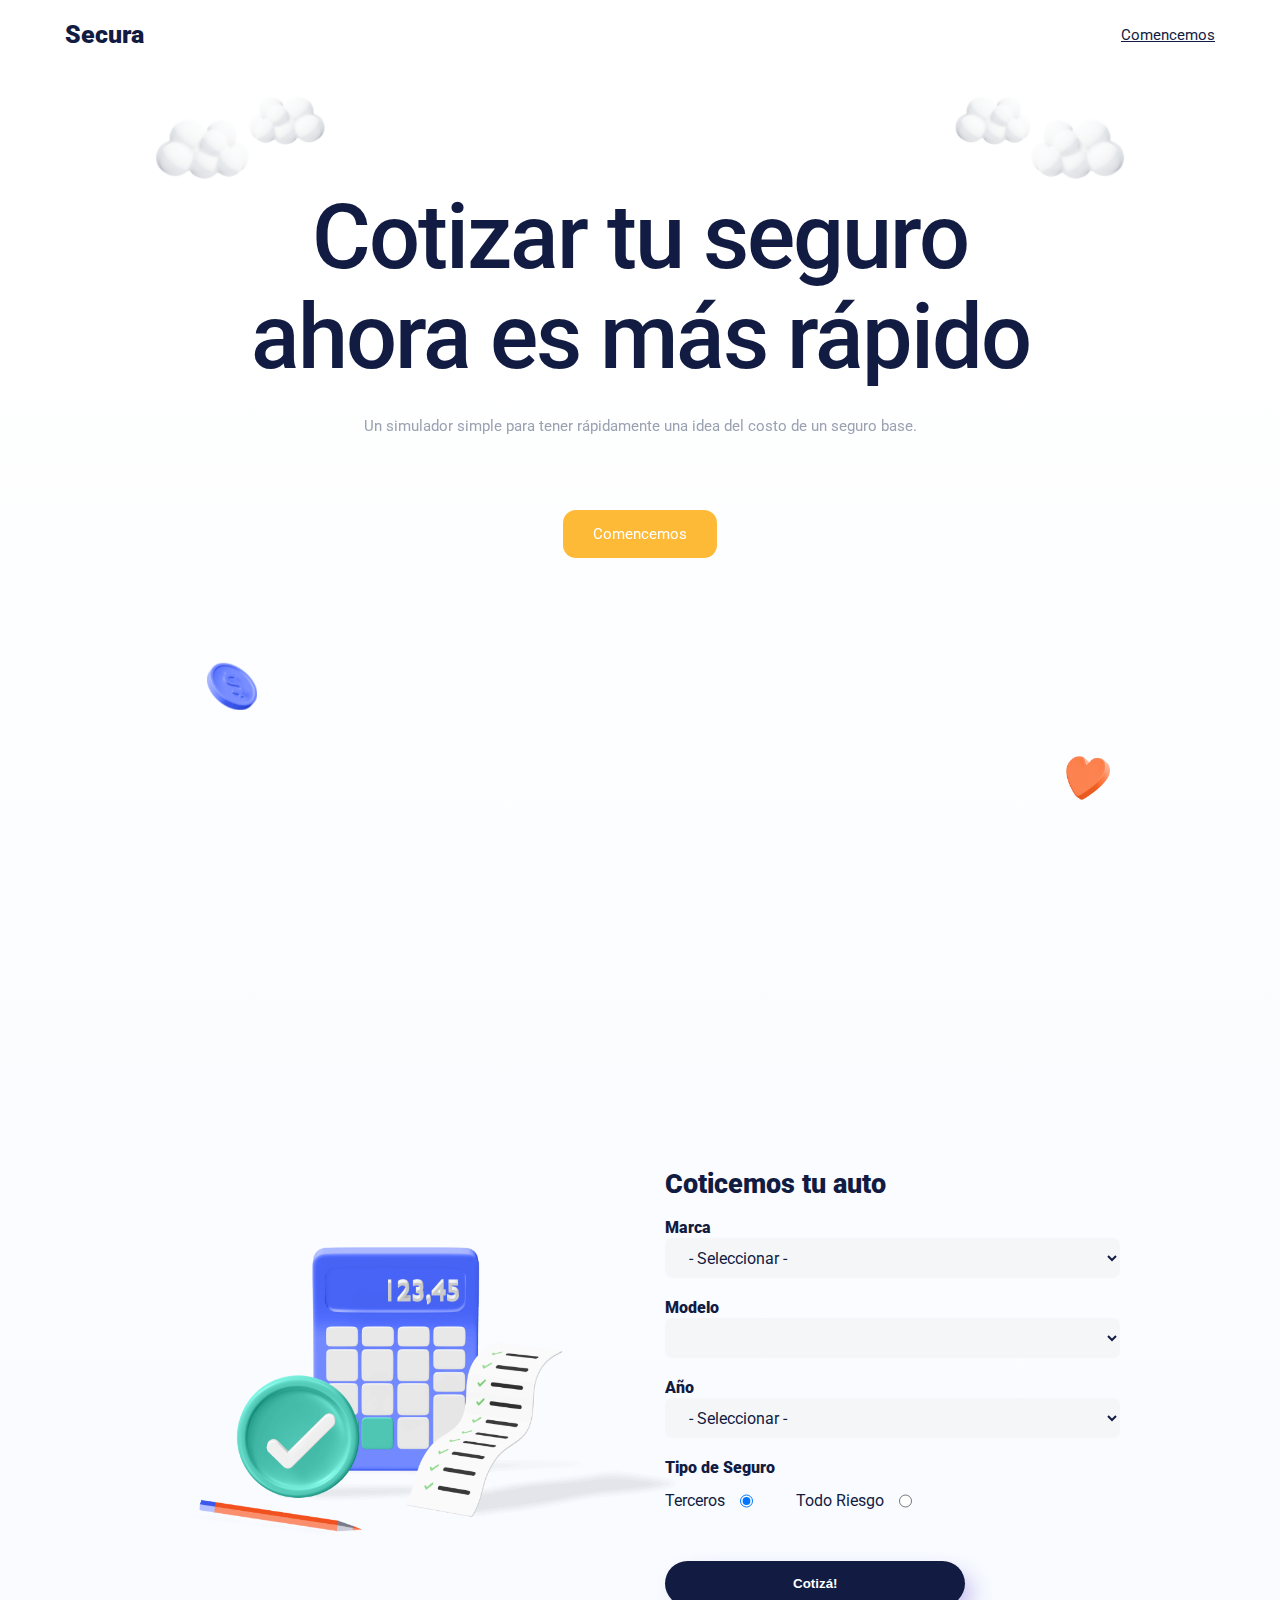
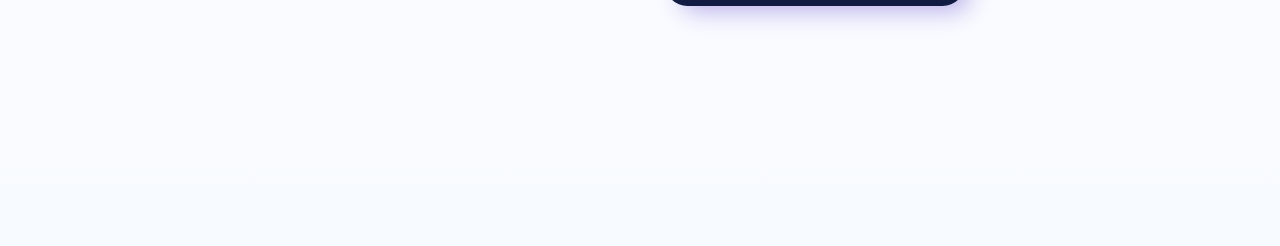
==== index.html @ 88c54172 "Curso Javascript Clase 10" ====
<!DOCTYPE html>
<html>
<head>
    <meta charset='utf-8'>
    <meta http-equiv='X-UA-Compatible' content='IE=edge'>
    <title>Mi entrega final</title>
    <meta name='viewport' content='width=device-width, initial-scale=1'>
    <link href="https://fonts.googleapis.com/css2?family=Roboto:wght@400;500;900&display=swap" rel="stylesheet"> 
    <link rel="stylesheet" href="css/main.css" />
</head>
<body>
    <div class="hero" id="hero">
        <img class="clouds" src="assets/clouds.png" />
        <img class="coin" src="assets/coin.png" />
        <img class="heart" src="assets/heart.png" />
  
        <div id="header" class="header">
          <a href="#hero" class="headerLogo">Secura</a>
          <a href="#form" class="headerComencemos">Comencemos</a>
        </div>
  
        <p class="tituloBienvenida">
          Cotizar tu seguro<br />
          ahora es más rápido
        </p>
        <p class="subtituloBienvenida">Un simulador simple para tener rápidamente una idea del costo de un seguro base.</p>
        <div class="botonBienvenida">
          <a href="#form">Comencemos</a>
        </div>
      </div>
  
      <div class="formContainer" id="form">
        <div class="formImg">
          <img class="formImg" src="assets/formimg.png" />
        </div>
        <form class="formInfo" action="#" id="cotizadorSeguro">
          <h1>Coticemos tu auto</h1>
          <div id="test" class="formInfo__input">
            <label>Marca</label>
            <select id="marca" name="marca">
              <option value="">- Seleccionar -</option>
            </select>
          </div>

          <div class="formInfo__input">
            <label>Modelo</label>
            <select id="modelo" name="modelo">
            </select>
          </div>

          <div class="formInfo__input">
            <label>Año</label>
            <select id="anio" name="anio">
              <option value="">- Seleccionar -</option>
            </select>
          </div>

          <div class="formInfo__input" id="tipoDeSeguro">
            <label>Tipo de Seguro</label>
            <div class="formInfo__input__radiusContainer">
              <div class="formInfo__input__radius">
                <h4>Terceros</h4>
                <input style="width: auto" type="radio" name="tipo" value="terceros" checked>
              </div>
              <div class="formInfo__input__radius">
                <h4>Todo Riesgo</h4>
                <input style="width: auto" type="radio" name="tipo" value="todo-riesgo">
              </div>
            </div>
          </div>
          <button class="changeButton" type="submit" id="saveCotizacion" >Cotizá!</button><br>
  
          <div id="resultado">
          </div>
        </form>
      </div>

      <script src="https://code.jquery.com/jquery-3.5.1.min.js" integrity="sha256-9/aliU8dGd2tb6OSsuzixeV4y/faTqgFtohetphbbj0=" crossorigin="anonymous"></script>
      <script src="js/db.js"></script>
      <script src="js/main.js"></script>
      <script>
        var lastScrollTop = 0;
        header = document.getElementById("header");
        window.addEventListener("scroll", function () {
          var scrollTop = window.pageYOffset || document.documentElement.scrollTop;
          if (scrollTop > lastScrollTop) {
            header.style.top = "-80px";
          } else {
            header.style.top = "0";
          }
          lastScrollTop = scrollTop;
        });
      </script>
</body>
</html>
---- css/main.css ----
body {
  background: -o-linear-gradient(top, rgba(255, 255, 255, 1) 15%, rgba(247, 250, 255, 1) 100%);
  background: -webkit-gradient(linear, left top, left bottom, color-stop(15%, rgba(255, 255, 255, 1)), to(rgba(247, 250, 255, 1)));
  background: linear-gradient(180deg, rgba(255, 255, 255, 1) 15%, rgba(247, 250, 255, 1) 100%);
}
html {
  scroll-behavior: smooth;
  overflow-x: hidden;
}
.hero {
  mix-blend-mode: multiply;
}
.clouds {
  position: absolute;
  top: 85px;
  left: 50%;
  -webkit-transform: translateX(-50%);
  -ms-transform: translateX(-50%);
  transform: translateX(-50%);
  mix-blend-mode: multiply;
  will-change: opacity;

  width: 80%;
  -webkit-animation-duration: 15s;
  animation-duration: 15s;
  -webkit-animation-name: float-x;
  animation-name: float-x;
  -webkit-animation-delay: 0.8s;
  animation-delay: 0.8s;
  -webkit-animation-iteration-count: infinite;
  animation-iteration-count: infinite;
}
.coin {
  position: absolute;
  bottom: 190px;
  left: 207px;
  mix-blend-mode: multiply;
  width: 50px;
  -webkit-animation-duration: 5s;
  animation-duration: 5s;
  -webkit-animation-name: float;
  animation-name: float;
  -webkit-animation-delay: 0.8s;
  animation-delay: 0.8s;
  -webkit-animation-iteration-count: infinite;
  animation-iteration-count: infinite;
}
.heart {
  position: absolute;
  bottom: 100px;
  right: 170px;
  mix-blend-mode: multiply;
  width: 44px;
  -webkit-animation-duration: 6s;
  animation-duration: 6s;
  -webkit-animation-name: float;
  animation-name: float;
  -webkit-animation-delay: 0;
  animation-delay: 0;
  -webkit-animation-iteration-count: infinite;
  animation-iteration-count: infinite;
}
@-webkit-keyframes float-x {
  0% {
    -webkit-transform: translateX(-51%);
    transform: translateX(-51%);
  }
  50% {
    -webkit-transform: translateX(-49%);
    transform: translateX(-49%);
  }
  100% {
    -webkit-transform: translateX(-51%);
    transform: translateX(-51%);
  }
}
@keyframes float-x {
  0% {
    -webkit-transform: translateX(-51%);
    transform: translateX(-51%);
  }
  50% {
    -webkit-transform: translateX(-49%);
    transform: translateX(-49%);
  }
  100% {
    -webkit-transform: translateX(-51%);
    transform: translateX(-51%);
  }
}

@-webkit-keyframes float {
  0% {
    -webkit-transform: translateY(0);
    transform: translateY(0);
  }
  50% {
    -webkit-transform: translateY(2vh);
    transform: translateY(2vh);
  }
  100% {
    -webkit-transform: translateY(0);
    transform: translateY(0);
  }
}

@keyframes float {
  0% {
    -webkit-transform: translateY(0);
    transform: translateY(0);
  }
  50% {
    -webkit-transform: translateY(2vh);
    transform: translateY(2vh);
  }
  100% {
    -webkit-transform: translateY(0);
    transform: translateY(0);
  }
}
.hero {
  width: 100%;
  height: 100vh;
}
#header {
  -webkit-transition: 0.2s;
  -o-transition: 0.2s;
  transition: 0.2s;
  background-color: #fff;
  z-index: 20;
}
.header {
  position: fixed;
  top: 0;
  left: 0;
  width: 100%;
  z-index: 10;
  display: -webkit-box;
  display: -ms-flexbox;
  display: flex;
  -webkit-box-orient: horizontal;
  -webkit-box-direction: normal;
  -ms-flex-direction: row;
  flex-direction: row;
  -webkit-box-pack: justify;
  -ms-flex-pack: justify;
  justify-content: space-between;
}

.headerLogo {
  padding: 20px 15px;
  margin: 0;
  margin-left: 50px;
  text-align: left;
  font-size: 25px;
  line-height: 30px;
  font-family: "Roboto", sans-serif;
  font-weight: 900;
  letter-spacing: 0px;
  color: #121c42;
  text-decoration: none;
}

.headerComencemos {
  padding: 20px 15px;
  margin: 0;
  margin-right: 50px;
  text-align: left;
  font-size: 15px;
  line-height: 30px;
  font-family: "Roboto", sans-serif;
  font-weight: 400;
  letter-spacing: 0px;
  color: #121c42;
}

.tituloBienvenida {
  margin: auto;
  width: 90%;
  padding-top: 180px;
  text-align: center;
  font-size: 90px;
  line-height: 100px;
  font-family: "Roboto", sans-serif;
  font-weight: 500;
  letter-spacing: -2px;
  color: #121c42;
}
.subtituloBienvenida {
  margin: auto;
  width: 90%;
  margin-top: 30px;
  text-align: center;
  font-size: 15px;
  line-height: 17px;
  font-family: "Roboto", sans-serif;
  font-weight: 400;
  color: #9ba2b2;
}
.botonBienvenida {
  width: 180px;
  margin: auto;
  margin-top: 90px;
  text-align: center;
}

.botonBienvenida a {
  border-radius: 13px;
  background-color: #ffbb36;
  text-align: center;
  font-size: 15px;
  padding: 15px 30px;
  font-family: "Roboto", sans-serif;
  font-weight: 400;
  color: #fff;
  text-decoration: none;
  -webkit-box-shadow: 0 0 40px 0 rgba(0, 0, 0, 0);
  box-shadow: 0 0 40px 0 rgba(0, 0, 0, 0);
  -webkit-transition: 0.2s;
  -o-transition: 0.2s;
  transition: 0.2s;
}

.botonBienvenida a:hover {
  -webkit-box-shadow: 0 0 40px 0 rgba(0, 0, 0, 0.1);
  box-shadow: 0 0 40px 0 rgba(0, 0, 0, 0.1);
}

.formContainer {
  width: 80%;
  height: 100vh;
  padding-top: 30px;
  margin: auto;
  display: -webkit-box;
  display: -ms-flexbox;
  display: flex;
  -webkit-box-orient: horizontal;
  -webkit-box-direction: normal;
  -ms-flex-direction: row;
  flex-direction: row;
  -ms-flex-wrap: wrap;
  flex-wrap: wrap;
  -webkit-box-pack: space-evenly;
  -ms-flex-pack: space-evenly;
  justify-content: space-evenly;
}
.formImg {
  width: 45%;
  margin: auto;
  z-index: 1;
}
.formImg img {
  width: 120%;
  -webkit-animation-duration: 5s;
  animation-duration: 5s;
  -webkit-animation-name: float;
  animation-name: float;
  -webkit-animation-delay: 0.8s;
  animation-delay: 0.8s;
  -webkit-animation-iteration-count: infinite;
  animation-iteration-count: infinite;
}
.formInfo {
  width: 45%;
  margin: auto;
  z-index: 2;
}
.formInfo__resultado {
  height: auto;
  margin-top: 50px;
}

.formInfo__input{
  margin-bottom: 20px;
}
.formInfo h1 {
  font-size: 27px;
  font-family: "Roboto", sans-serif;
  font-weight: 900;
  letter-spacing: 0px;
  color: #121c42;
}
.formInfo label {
  display: block;
  font-size: 16px;
  font-family: "Roboto", sans-serif;
  font-weight: 900;
  letter-spacing: 0px;
  color: #121c42;
  line-height: 20px;
}
.formInfo h4 {
  font-size: 16px;
  font-family: "Roboto", sans-serif;
  font-weight: 400;
  letter-spacing: 0px;
  color: #121c42;
  line-height: 20px;
  margin: 0;
  padding: 0;
  margin-top: 3px;
  margin-right: 10px;
  display: inline-block;
}
.formInfo p {
  font-size: 16px;
  font-family: "Roboto", sans-serif;
  font-weight: 400;
  letter-spacing: 0px;
  color: #121c42;
}
.formInfo input {
  font-size: 16px;
  font-family: "Roboto", sans-serif;
  font-weight: 400;
  letter-spacing: 0px;
  color: #121c42;
  width: 97%;
  height: 40px;
  background: #f5f6f7 0% 0% no-repeat padding-box;
  border-radius: 7px;
  opacity: 1;
  border: none;
  padding-left: 20px;
}
.formInfo__input__radiusContainer{
  display: flex;
  flex-direction: row;

}
.formInfo__input__radius{
  margin-right: 40px;
  display: flex;
  flex-direction: row;
  align-items: center;
}
#marca, #modelo, #anio {
  width: 100%;
  height: 40px;
  background: #f5f6f7 0% 0% no-repeat padding-box;
  border-radius: 7px;
  opacity: 1;
  border: none;
  padding-left: 20px;
  font-size: 16px;
  font-family: "Roboto", sans-serif;
  font-weight: 400;
  letter-spacing: 0px;
  color: #121c42;
}

.error{
  font-size: 16px;
  font-family: "Roboto", sans-serif;
  text-align: left;
  border-bottom: 1px solid red;
  color: red;
  width: 100%;
  padding: 15px 35px;
  transition: 0.2s;
  font-weight: bold;
}
.correcto{
  font-size: 16px;
  font-family: "Roboto", sans-serif;
  text-align: left;
  border-bottom: 1px solid #121c42;
  color: #121c42;
  width: 100%;
  padding: 15px 35px;
  transition: 0.2s;
  font-weight: bold;
}

input[type=number] {
-moz-appearance: textfield;
}
input::-webkit-outer-spin-button,
input::-webkit-inner-spin-button {
-webkit-appearance: none;
margin: 0;
}
option {
  font-size: 16px;
  font-family: "Roboto", sans-serif;
  font-weight: 400;
  letter-spacing: 0px;
  color: #121c42;
}
button{
  margin: 20px auto;
  border-radius: 30px;
  cursor: pointer;
  box-shadow: 10px 10px 23px -5px rgba(46,0,184,0.3);
  border: none;
  background-color: #121c42;
  color: #fff;
  width: 300px;
  padding: 15px 35px;
  transition: 0.2s;
  font-weight: bold;
}
button:hover{
  box-shadow: 10px 10px 23px -5px rgba(46,0,184,0);
  transform: translateY(5px);
}
.formInfo__resultado {
  margin: 10px auto;
}
.formInfo__resultado h1 {
  font-size: 80px;
  font-family: "Roboto", sans-serif;
  font-weight: 500;
  letter-spacing: 0px;
  color: #121c42;
  margin: 0;
  padding: 0;
}
.formInfo__resultado h3 {
  font-size: 16px;
  font-family: "Roboto", sans-serif;
  font-weight: 400;
  letter-spacing: 0px;
  color: #a5a5a5;
  margin: 0;
  padding: 0;
  text-transform: capitalize !important;
}
@media (max-width: 980px) {
  .formImg img {
    width: 160%;
    margin-left: -80px;
  }
  .tituloBienvenida {
    font-size: 70px;
    line-height: 80px;
  }
}

@media (max-width: 740px) {
  .tituloBienvenida {
    width: 80%;
    font-size: 57px;
    line-height: 70px;
    text-align: left;
  }
  .subtituloBienvenida {
    width: 80%;
    text-align: left;
  }
  .botonBienvenida {
    width: 80%;
    text-align: left;
    margin-top: 40px;
  }
  .clouds {
    display: none;
  }
  .coin {
    bottom: auto;
    left: 70px;
    right: auto;
    top: 110px;
  }
  .heart {
    position: absolute;
    bottom: auto;
    right: auto;
    left: 240px;
    top: 108px;
  }
  .formContainer {
    height: auto;
    padding-bottom: 100px;
  }
  .formImg {
    width: 100%;
  }
  .formImg img {
    width: 100%;
    margin-left: -20px;
  }
  .formInfo {
    width: 100%;
    margin: auto;
    z-index: 2;
  }
}

@media (max-width: 530px) {
  .headerLogo {
    margin-left: 9%;
  }
  .headerComencemos {
    margin-right: 9%;
  }
  .tituloBienvenida {
    font-size: 39px;
    line-height: 49px;
    padding-top: 210px;
  }
  .subtituloBienvenida {
    margin-top: 40px;
    font-size: 16px;
    line-height: 23px;
  }
  .formImg img {
    width: 120%;
  }
}
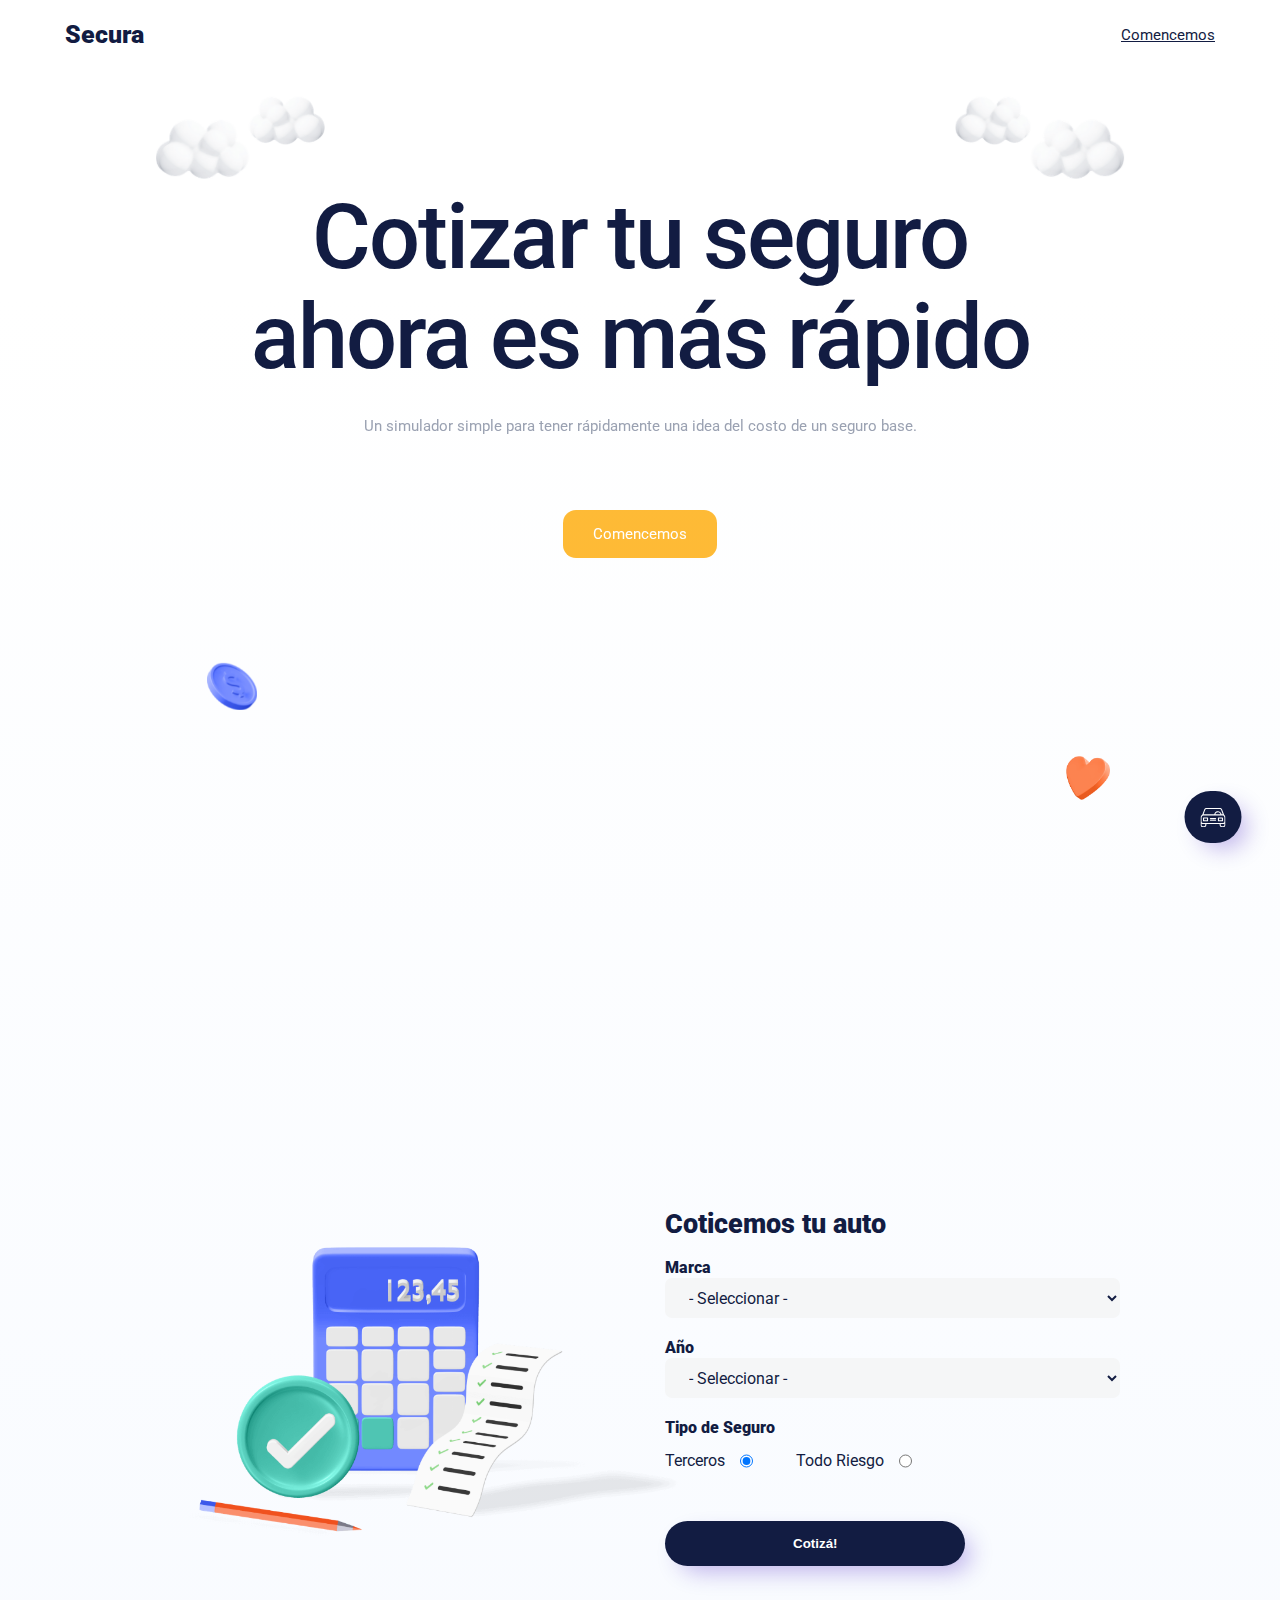
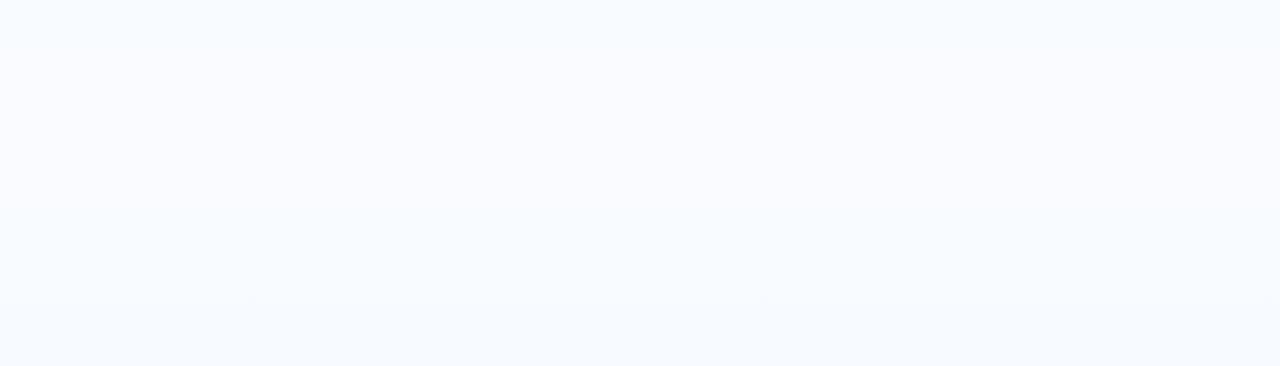
==== commit f0394da7: "Curso Javascript Clase 14" ====
--- a/index.html
+++ b/index.html
@@ -1,95 +1,133 @@
 <!DOCTYPE html>
 <html>
-<head>
-    <meta charset='utf-8'>
-    <meta http-equiv='X-UA-Compatible' content='IE=edge'>
-    <title>Mi entrega final</title>
-    <meta name='viewport' content='width=device-width, initial-scale=1'>
-    <link href="https://fonts.googleapis.com/css2?family=Roboto:wght@400;500;900&display=swap" rel="stylesheet"> 
-    <link rel="stylesheet" href="css/main.css" />
-</head>
-<body>
-    <div class="hero" id="hero">
-        <img class="clouds" src="assets/clouds.png" />
-        <img class="coin" src="assets/coin.png" />
-        <img class="heart" src="assets/heart.png" />
-  
+    <head>
+        <meta charset="utf-8" />
+        <meta http-equiv="X-UA-Compatible" content="IE=edge" />
+        <title>Mi entrega final</title>
+        <meta name="viewport" content="width=device-width, initial-scale=1" />
+        <link href="https://fonts.googleapis.com/css2?family=Roboto:wght@400;500;900&display=swap" rel="stylesheet" />
+        <link rel="stylesheet" href="css/main.css" />
+    </head>
+    <body>
         <div id="header" class="header">
-          <a href="#hero" class="headerLogo">Secura</a>
-          <a href="#form" class="headerComencemos">Comencemos</a>
+            <a href="#hero" class="headerLogo">Secura</a>
+            <a href="#form" class="headerComencemos">Comencemos</a>
         </div>
-  
-        <p class="tituloBienvenida">
-          Cotizar tu seguro<br />
-          ahora es más rápido
-        </p>
-        <p class="subtituloBienvenida">Un simulador simple para tener rápidamente una idea del costo de un seguro base.</p>
-        <div class="botonBienvenida">
-          <a href="#form">Comencemos</a>
+        <div class="botonVerAutos">
+            <a class="botonVerAutos__link" href="#tablaAutos">
+                <svg version="1.1" id="botonVerAutos__svg" xmlns="http://www.w3.org/2000/svg" xmlns:xlink="http://www.w3.org/1999/xlink" x="0px" y="0px" viewBox="0 0 468 362" style="enable-background: new 0 0 468 362;" xml:space="preserve">
+                    <style type="text/css">
+                        .st0 {
+                            fill: #ffffff;
+                        }
+                    </style>
+                    <g>
+                        <path
+                            class="st0"
+                            d="M450.1,134.5l-10.2-10.8l-35.8-96.5C398,10.9,382.4,0.1,365,0H109.3c-17.4,0-33,10.9-39.1,27.2l-35.3,95.3
+            l-14.7,13.6C7.4,147,0,163,0,179.8v140.6c0.1,23,18.8,41.6,41.8,41.6h26.4c23,0,41.7-18.6,41.8-41.6V300h248v20.4
+            c0.1,23,18.8,41.6,41.8,41.6h26.4c23,0,41.7-18.6,41.8-41.6V176.1C467.9,160.4,461.5,145.4,450.1,134.5z M89,34
+            c3.2-8.5,11.3-14,20.3-14h255.8c9,0,17.1,5.6,20.3,14l31.2,84h-23.3c-5.5-37.5-40.4-63.4-77.9-57.8c-29.9,4.4-53.4,27.9-57.8,57.8
+            H57.8L89,34z M372.9,118h-95.1c5.5-26.3,31.3-43.1,57.6-37.6C354.2,84.4,368.9,99.1,372.9,118z M90,320.4
+            c-0.1,12-9.8,21.6-21.8,21.6H41.8c-12,0-21.7-9.6-21.8-21.6v-26.2c6,3.9,13.9,5.8,21.8,5.8H90V320.4z M41.8,280
+            c-11.9,0.1-21.7-9.4-21.8-21.4v-78.8c0-11,4.9-21.5,13.3-28.6c0.1-0.1,0.3-0.3,0.4-0.4L47.3,138H426l9.6,10.3
+            c0.1,0.2,0.4,0.3,0.5,0.5c7.5,7.1,11.8,17,11.8,27.3v82.5h0.1c-0.1,11.9-9.9,21.5-21.8,21.4H41.8z M448,320.4L448,320.4
+            c-0.1,12-9.8,21.6-21.8,21.6h-26.4c-12,0-21.7-9.7-21.8-21.6V300h48.2c7.9,0,15.8-1.9,21.8-5.8V320.4z"
+                        />
+                        <path
+                            class="st0"
+                            d="M132,178H57c-5.5,0-10,4.5-10,10v52c0,5.5,4.5,10,10,10h75c5.5,0,10-4.5,10-10v-52
+            C142,182.5,137.5,178,132,178z M122,230H67v-32h55V230z"
+                        />
+                        <path
+                            class="st0"
+                            d="M411,178h-75c-5.5,0-10,4.5-10,10v52c0,5.5,4.5,10,10,10h75c5.5,0,10-4.5,10-10v-52
+            C421,182.5,416.5,178,411,178z M401,230h-55v-32h55V230z"
+                        />
+                        <path class="st0" d="M282.3,220h-96.6c-5.5,0-10,4.5-10,10s4.5,10,10,10h96.6c5.5,0,10-4.5,10-10S287.8,220,282.3,220z" />
+                        <path class="st0" d="M282.3,189h-96.6c-5.5,0-10,4.5-10,10s4.5,10,10,10h96.6c5.5,0,10-4.5,10-10S287.8,189,282.3,189z" />
+                    </g>
+                </svg>
+                <span class="botonVerAutos__texto">Mirá todos los autos</span>
+            </a>
         </div>
-      </div>
-  
-      <div class="formContainer" id="form">
-        <div class="formImg">
-          <img class="formImg" src="assets/formimg.png" />
+        <div class="hero" id="hero">
+            <img class="clouds" src="assets/clouds.png" />
+            <img class="coin" src="assets/coin.png" />
+            <img class="heart" src="assets/heart.png" />
+
+            <p class="tituloBienvenida">
+                Cotizar tu seguro<br />
+                ahora es más rápido
+            </p>
+            <p class="subtituloBienvenida">Un simulador simple para tener rápidamente una idea del costo de un seguro base.</p>
+            <div class="botonBienvenida">
+                <a href="#form">Comencemos</a>
+            </div>
         </div>
-        <form class="formInfo" action="#" id="cotizadorSeguro">
-          <h1>Coticemos tu auto</h1>
-          <div id="test" class="formInfo__input">
-            <label>Marca</label>
-            <select id="marca" name="marca">
-              <option value="">- Seleccionar -</option>
-            </select>
-          </div>
 
-          <div class="formInfo__input">
-            <label>Modelo</label>
-            <select id="modelo" name="modelo">
-            </select>
-          </div>
+        <div class="formContainer" id="form">
+            <div class="formImg">
+                <img class="formImg" src="assets/formimg.png" />
+            </div>
+            <form class="formInfo" action="#" id="cotizadorSeguro">
+                <h1>Coticemos tu auto</h1>
+                <div id="test" class="formInfo__input">
+                    <label>Marca</label>
+                    <select id="marca" name="marca">
+                        <option value="">- Seleccionar -</option>
+                    </select>
+                </div>
 
-          <div class="formInfo__input">
-            <label>Año</label>
-            <select id="anio" name="anio">
-              <option value="">- Seleccionar -</option>
-            </select>
-          </div>
+                <div class="formInfo__input">
+                    <label>Modelo</label>
+                    <select id="modelo" name="modelo"> </select>
+                </div>
 
-          <div class="formInfo__input" id="tipoDeSeguro">
-            <label>Tipo de Seguro</label>
-            <div class="formInfo__input__radiusContainer">
-              <div class="formInfo__input__radius">
-                <h4>Terceros</h4>
-                <input style="width: auto" type="radio" name="tipo" value="terceros" checked>
-              </div>
-              <div class="formInfo__input__radius">
-                <h4>Todo Riesgo</h4>
-                <input style="width: auto" type="radio" name="tipo" value="todo-riesgo">
-              </div>
-            </div>
-          </div>
-          <button class="changeButton" type="submit" id="saveCotizacion" >Cotizá!</button><br>
-  
-          <div id="resultado">
-          </div>
-        </form>
-      </div>
+                <div class="formInfo__input">
+                    <label>Año</label>
+                    <select id="anio" name="anio">
+                        <option value="">- Seleccionar -</option>
+                    </select>
+                </div>
 
-      <script src="https://code.jquery.com/jquery-3.5.1.min.js" integrity="sha256-9/aliU8dGd2tb6OSsuzixeV4y/faTqgFtohetphbbj0=" crossorigin="anonymous"></script>
-      <script src="js/db.js"></script>
-      <script src="js/main.js"></script>
-      <script>
-        var lastScrollTop = 0;
-        header = document.getElementById("header");
-        window.addEventListener("scroll", function () {
-          var scrollTop = window.pageYOffset || document.documentElement.scrollTop;
-          if (scrollTop > lastScrollTop) {
-            header.style.top = "-80px";
-          } else {
-            header.style.top = "0";
-          }
-          lastScrollTop = scrollTop;
-        });
-      </script>
-</body>
-</html>+                <div class="formInfo__input" id="tipoDeSeguro">
+                    <label>Tipo de Seguro</label>
+                    <div class="formInfo__input__radiusContainer">
+                        <div class="formInfo__input__radius">
+                            <h4>Terceros</h4>
+                            <input style="width: auto;" type="radio" name="tipo" value="terceros" checked />
+                        </div>
+                        <div class="formInfo__input__radius">
+                            <h4>Todo Riesgo</h4>
+                            <input style="width: auto;" type="radio" name="tipo" value="todo-riesgo" />
+                        </div>
+                    </div>
+                </div>
+                <button class="changeButton" type="submit" id="saveCotizacion">Cotizá!</button><br />
+
+                <div id="resultado"></div>
+            </form>
+        </div>
+
+        <div id="tablaAutos"></div>
+
+        <script src="https://code.jquery.com/jquery-3.5.1.min.js" integrity="sha256-9/aliU8dGd2tb6OSsuzixeV4y/faTqgFtohetphbbj0=" crossorigin="anonymous"></script>
+        <script src="js/db.json"></script>
+        <script src="js/db.js"></script>
+        <script src="js/main.js"></script>
+        <script>
+            var lastScrollTop = 0;
+            header = document.getElementById("header");
+            window.addEventListener("scroll", function () {
+                var scrollTop = window.pageYOffset || document.documentElement.scrollTop;
+                if (scrollTop > lastScrollTop) {
+                    header.style.top = "-80px";
+                } else {
+                    header.style.top = "0";
+                }
+                lastScrollTop = scrollTop;
+            });
+        </script>
+    </body>
+</html>
--- a/css/main.css
+++ b/css/main.css
@@ -1,3 +1,7 @@
+*{
+  outline: none;
+}
+
 body {
   background: -o-linear-gradient(top, rgba(255, 255, 255, 1) 15%, rgba(247, 250, 255, 1) 100%);
   background: -webkit-gradient(linear, left top, left bottom, color-stop(15%, rgba(255, 255, 255, 1)), to(rgba(247, 250, 255, 1)));
@@ -198,7 +202,6 @@
   color: #9ba2b2;
 }
 .botonBienvenida {
-  width: 180px;
   margin: auto;
   margin-top: 90px;
   text-align: center;
@@ -387,7 +390,56 @@
   letter-spacing: 0px;
   color: #121c42;
 }
-button{
+.botonVerAutos{
+  position:fixed;
+  bottom: 3%;
+  right: 3%;
+  z-index: 50;
+}
+.botonVerAutos__link{
+  position:absolute;
+  top:50%;
+  left:50%;
+  transform: translateY(-50%) translateX(-50%);
+  cursor:pointer;
+  color: #fff;
+  text-decoration:none;
+  padding:16px;
+  background-color: #121c42;
+  display:inline-block;
+  position:relative;
+  overflow:hidden;
+  border-radius: 30px;
+  transition: all 0.4s;
+  box-shadow: 10px 10px 23px -5px rgba(46,0,184,0.3);
+}
+#botonVerAutos__svg{
+  width:25px;
+  display:inline-block;
+  vertical-align:middle;
+}
+.botonVerAutos__texto{
+  display:inline-block;
+  vertical-align:middle;
+  font-size: 16px;
+  font-family: "Roboto", sans-serif;
+  font-weight: 400;
+  margin-left:8px;
+  position:absolute;
+  top:17px;
+  right:-30px;
+  transition: all 0.4s;
+}
+.botonVerAutos__link:hover .botonVerAutos__texto{
+  right:24px;
+}
+.botonVerAutos__link:hover {
+  padding:16px 190px 16px 20px;
+  border-radius: 30px;
+  box-shadow: 10px 10px 23px -5px rgba(46,0,184,0);
+}
+
+button, button:active{
   margin: 20px auto;
   border-radius: 30px;
   cursor: pointer;
@@ -399,10 +451,27 @@
   padding: 15px 35px;
   transition: 0.2s;
   font-weight: bold;
-}
-button:hover{
+  outline: none;
+}
+button:focus{
+  margin: 20px auto;
+  border-radius: 30px;
+  cursor: pointer;
   box-shadow: 10px 10px 23px -5px rgba(46,0,184,0);
   transform: translateY(5px);
+  border: none;
+  background-color: #0A0F23;
+  color: #fff;
+  width: 300px;
+  padding: 15px 35px;
+  transition: 0.2s;
+  font-weight: bold;
+  outline: none;
+}
+button:hover{
+  background-color: #0A0F23;
+  box-shadow: 10px 10px 23px -5px rgba(46,0,184,0);
+  transform: translateY(5px);
 }
 .formInfo__resultado {
   margin: 10px auto;
@@ -416,7 +485,7 @@
   margin: 0;
   padding: 0;
 }
-.formInfo__resultado h3 {
+h3 {
   font-size: 16px;
   font-family: "Roboto", sans-serif;
   font-weight: 400;
@@ -426,6 +495,36 @@
   padding: 0;
   text-transform: capitalize !important;
 }
+
+#tablaAutos{
+  z-index: 0;
+  width: 80%;
+  padding-top: 120px;
+  margin: auto;
+  display: flex;
+  flex-direction: row;
+  justify-content: space-between;
+  overflow:hidden;
+}
+.tablaAutos__container{
+  min-width: 260px;
+  margin-right: 20px;
+}
+#tablaAutos h2{
+  font-size: 20px;
+  font-family: "Roboto", sans-serif;
+  font-weight: 500;
+  letter-spacing: 0px;
+  color: #121c42;
+  margin: 0;
+  padding: 0;
+}
+#tablaAutos h3{
+  border-bottom: 1px solid #a5a5a5;
+  margin-bottom: 40px;
+  padding: 20px;
+}
+
 @media (max-width: 980px) {
   .formImg img {
     width: 160%;
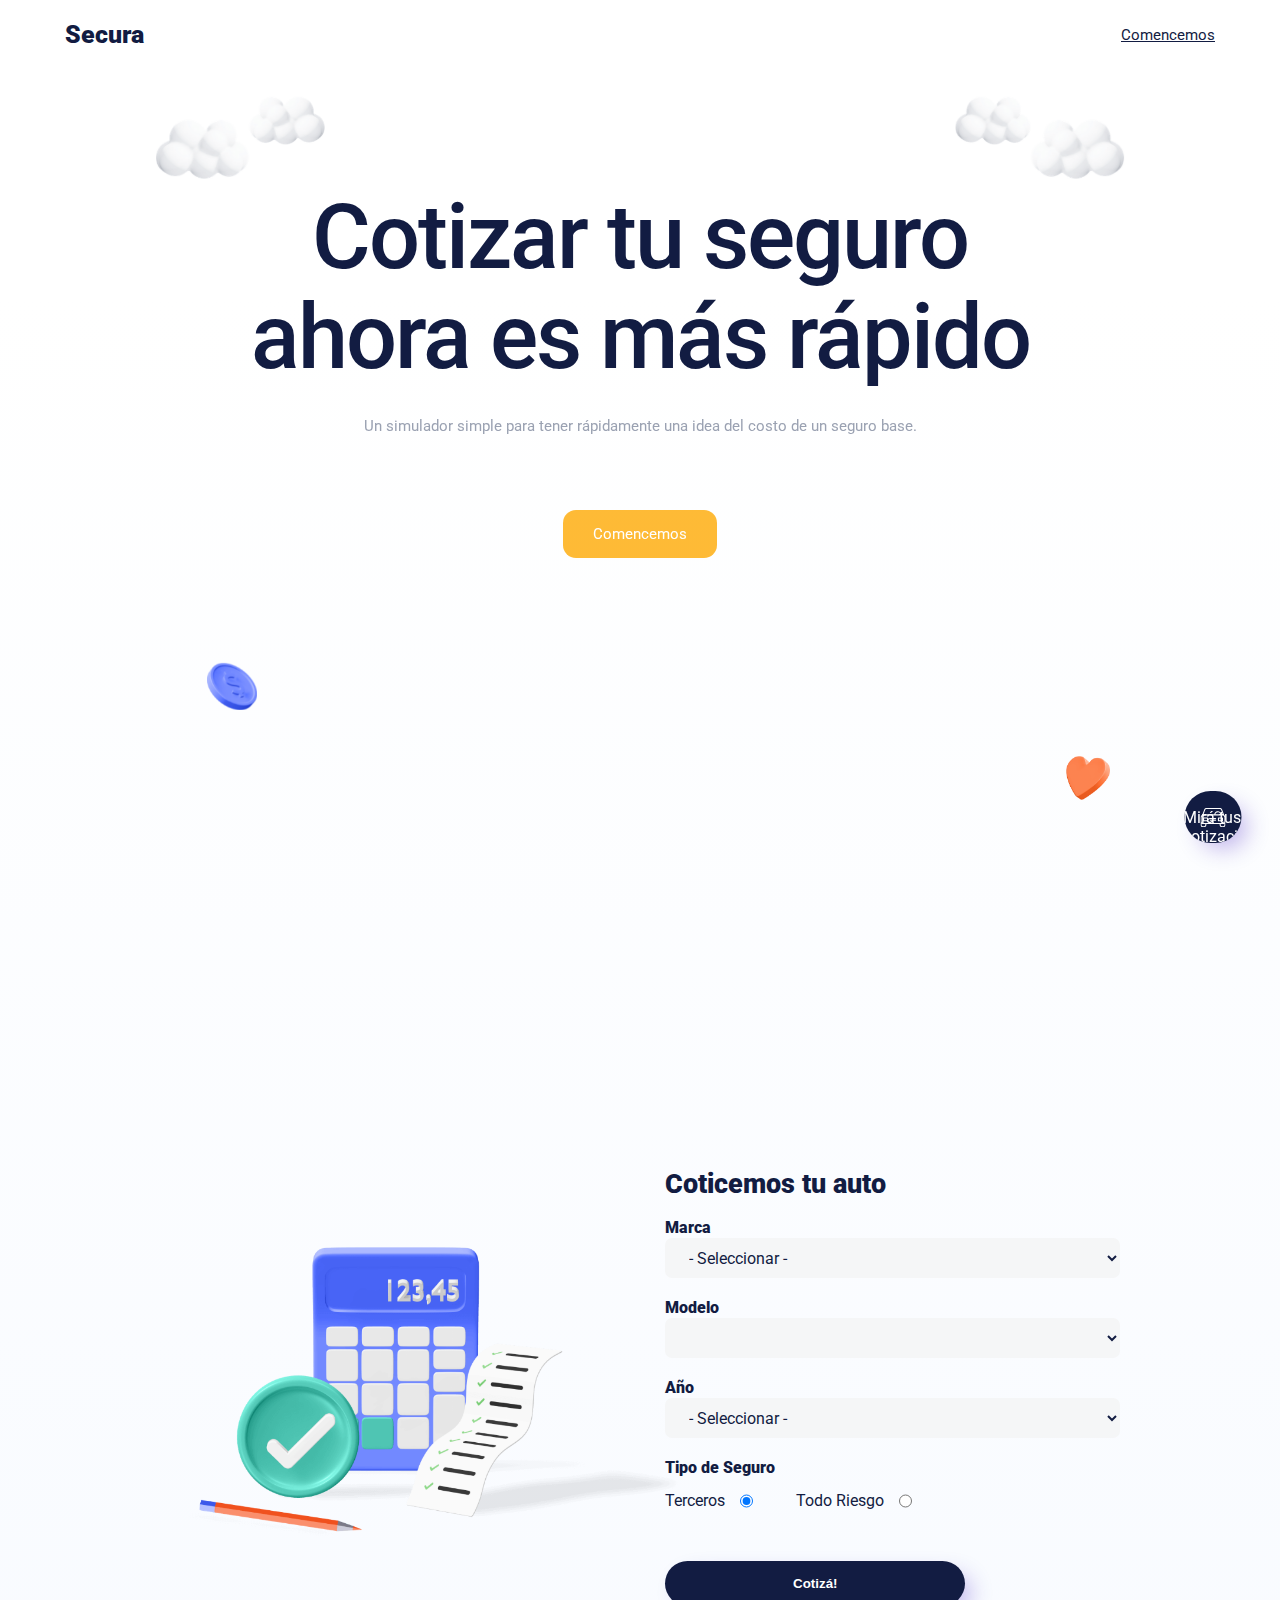
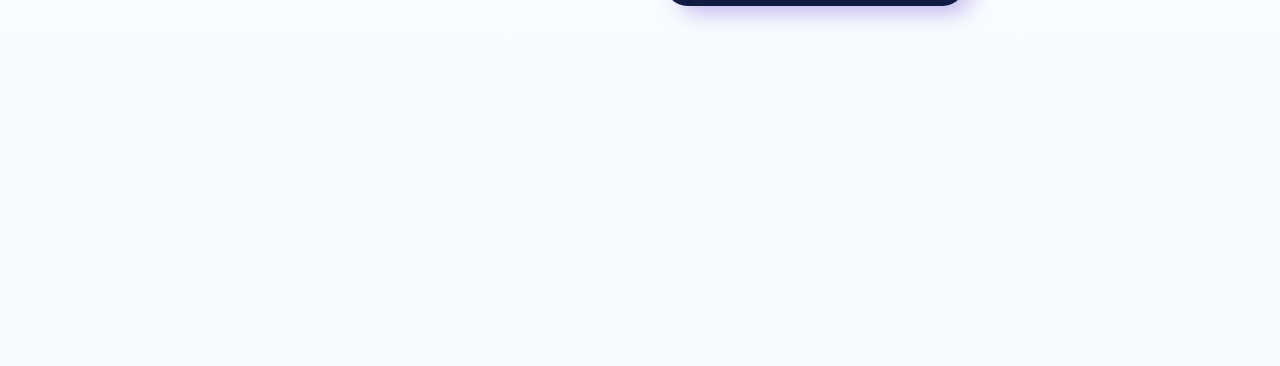
==== commit 3672eeff: "Curso Javascript Entrega Final" ====
--- a/index.html
+++ b/index.html
@@ -48,7 +48,7 @@
                         <path class="st0" d="M282.3,189h-96.6c-5.5,0-10,4.5-10,10s4.5,10,10,10h96.6c5.5,0,10-4.5,10-10S287.8,189,282.3,189z" />
                     </g>
                 </svg>
-                <span class="botonVerAutos__texto">Mirá todos los autos</span>
+                <span class="botonVerAutos__texto">Mirá tus cotizaciones</span>
             </a>
         </div>
         <div class="hero" id="hero">
@@ -114,7 +114,6 @@
 
         <script src="https://code.jquery.com/jquery-3.5.1.min.js" integrity="sha256-9/aliU8dGd2tb6OSsuzixeV4y/faTqgFtohetphbbj0=" crossorigin="anonymous"></script>
         <script src="js/db.json"></script>
-        <script src="js/db.js"></script>
         <script src="js/main.js"></script>
         <script>
             var lastScrollTop = 0;
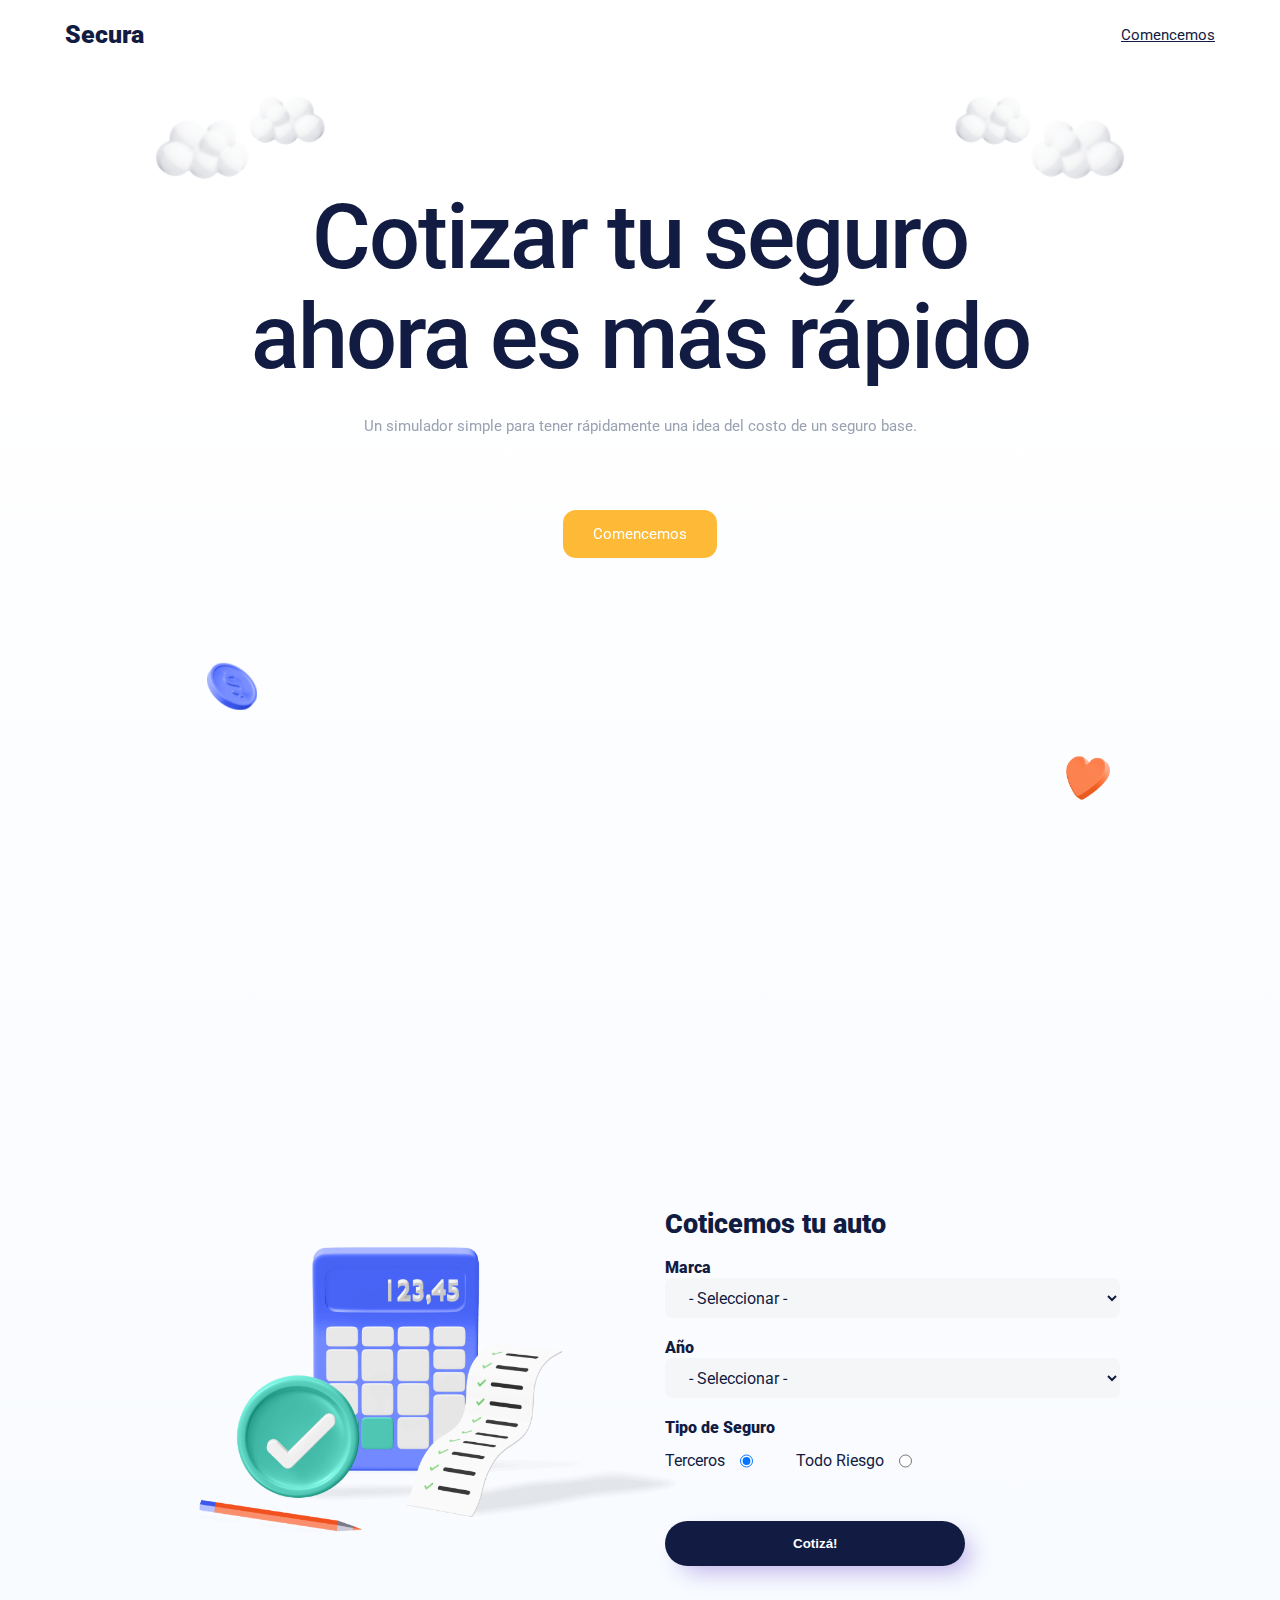
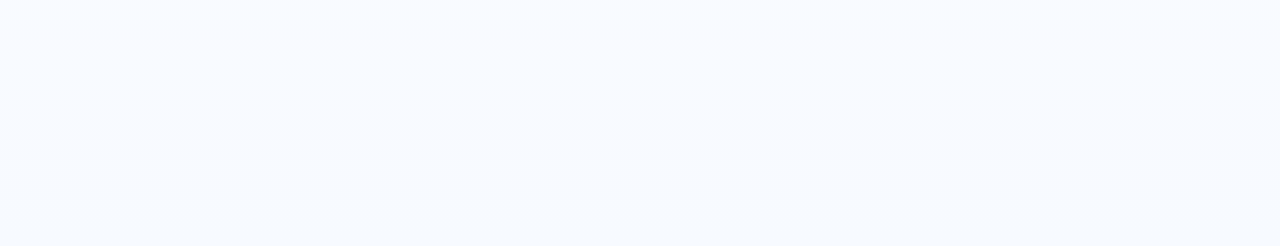
==== commit f0509c43: "Curso Javascript Entrega Final" ====
--- a/index.html
+++ b/index.html
@@ -110,7 +110,9 @@
             </form>
         </div>
 
-        <div id="tablaAutos"></div>
+        <div id="tablaAutos__container">
+            <div id="tablaAutos"></div>
+        </div>
 
         <script src="https://code.jquery.com/jquery-3.5.1.min.js" integrity="sha256-9/aliU8dGd2tb6OSsuzixeV4y/faTqgFtohetphbbj0=" crossorigin="anonymous"></script>
         <script src="js/db.json"></script>
--- a/css/main.css
+++ b/css/main.css
@@ -493,13 +493,23 @@
   color: #a5a5a5;
   margin: 0;
   padding: 0;
-  text-transform: capitalize !important;
-}
-
+  text-transform: capitalize;
+}
+#tablaAutos__container{
+  position: fixed;
+  bottom: 0;
+  left: 0;
+  min-height: 190px;
+  z-index: 0;
+  width: 100%;
+  padding: 40px 10%;
+  background-color: #fff;
+  z-index: 48;
+  box-shadow: -20px -10px 23px -5px rgba(46,0,184,0.3);
+}
 #tablaAutos{
   z-index: 0;
-  width: 80%;
-  padding-top: 120px;
+  width: 95%;
   margin: auto;
   display: flex;
   flex-direction: row;
@@ -518,13 +528,15 @@
   color: #121c42;
   margin: 0;
   padding: 0;
+  text-transform: lowercase; 
+}
+#tablaAutos h2:first-letter, #tablaAutos h3:first-letter  {
+  text-transform: uppercase;
 }
 #tablaAutos h3{
-  border-bottom: 1px solid #a5a5a5;
-  margin-bottom: 40px;
-  padding: 20px;
-}
-
+  margin-top: 10px;
+  text-transform: lowercase; 
+}
 @media (max-width: 980px) {
   .formImg img {
     width: 160%;
